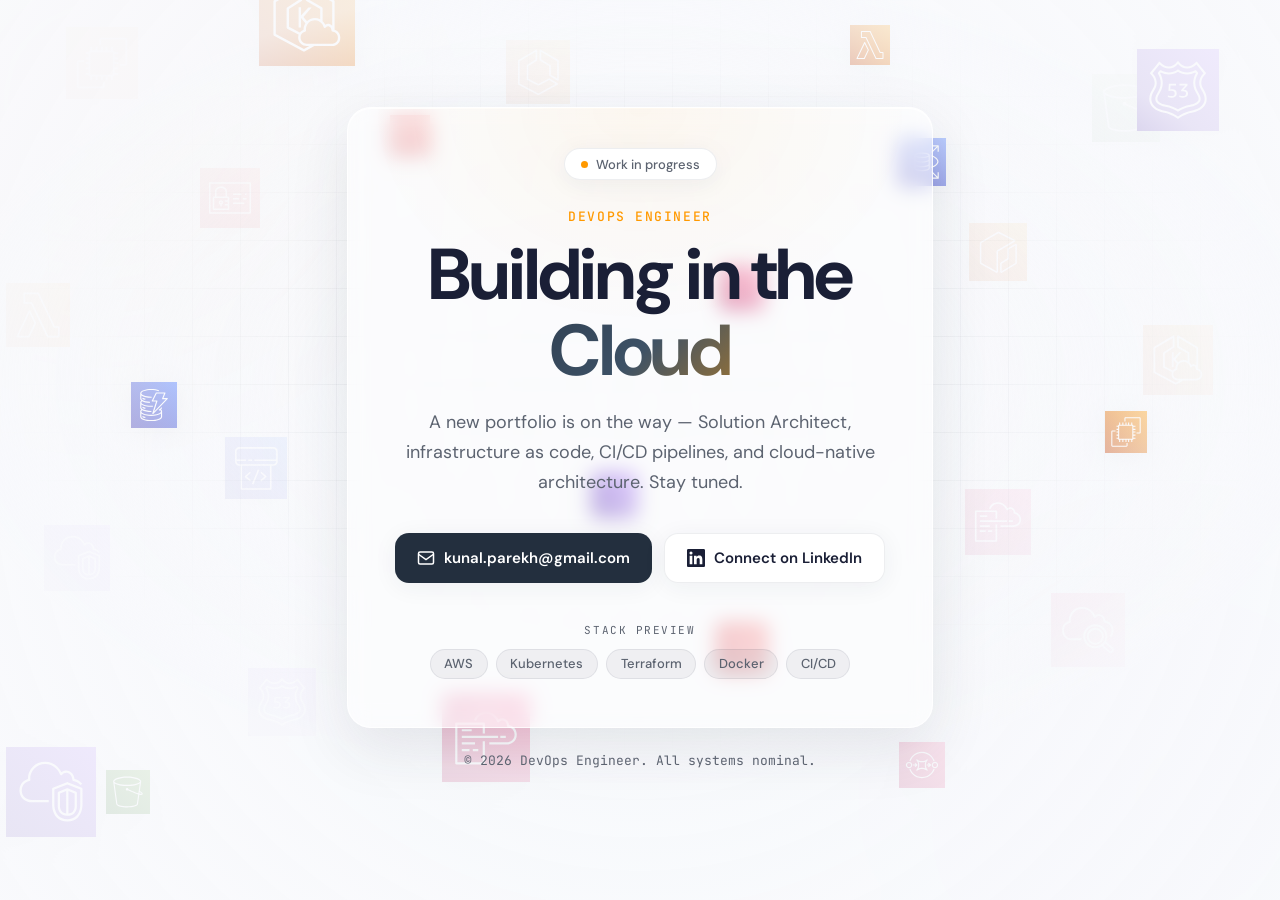
==== index.html @ 8f622546 "first commit" ====
<!DOCTYPE html>
<html lang="en">
<head>
  <meta charset="UTF-8">
  <meta name="viewport" content="width=device-width, initial-scale=1.0">
  <meta name="description" content="DevOps Engineer — Portfolio coming soon. Cloud infrastructure, CI/CD, and AWS expertise.">
  <title>Coming Soon | DevOps Engineer</title>
  <link rel="preconnect" href="https://fonts.googleapis.com">
  <link rel="preconnect" href="https://fonts.gstatic.com" crossorigin>
  <link href="https://fonts.googleapis.com/css2?family=DM+Sans:ital,opsz,wght@0,9..40,400;0,9..40,500;0,9..40,600;0,9..40,700;1,9..40,400&family=JetBrains+Mono:wght@400;500&display=swap" rel="stylesheet">
  <link rel="stylesheet" href="styles.css">
</head>
<body>
  <div class="bg-grid" aria-hidden="true"></div>
  <div class="bg-glow bg-glow--left" aria-hidden="true"></div>
  <div class="bg-glow bg-glow--right" aria-hidden="true"></div>

  <div class="aws-bg" aria-hidden="true">
    <div class="aws-orbit aws-orbit--deep" id="aws-orbit-deep"></div>
    <div class="aws-orbit aws-orbit--main" id="aws-orbit-main"></div>
    <div class="aws-orbit aws-orbit--accent" id="aws-orbit-accent"></div>
    <div class="aws-bg-vignette"></div>
  </div>

  <main class="hero">
    <div class="hero__badge">
      <span class="pulse-dot"></span>
      Work in progress
    </div>

    <p class="hero__role">DevOps Engineer</p>
    <h1 class="hero__title">
      <span class="hero__title-line">Building in the</span>
      <span class="hero__title-line hero__title-line--accent">Cloud</span>
    </h1>
    <p class="hero__subtitle">
      A new portfolio is on the way — Solution Architect, infrastructure as code, CI/CD pipelines,
      and cloud-native architecture. Stay tuned.
    </p>

    <div class="hero__cta">
      <!-- <a href="portfolio.html" class="btn btn--secondary">View Portfolio</a> -->
      <a href="mailto:your.email@example.com" class="btn btn--primary" id="email-link">
        <svg class="btn__icon" viewBox="0 0 24 24" fill="none" stroke="currentColor" stroke-width="2" aria-hidden="true">
          <rect x="2" y="4" width="20" height="16" rx="2"/>
          <path d="M2 7l10 7 10-7"/>
        </svg>
        <span>your.email@example.com</span>
      </a>
      <a href="https://linkedin.com/in/your-profile" class="btn btn--secondary" target="_blank" rel="noopener noreferrer" id="linkedin-link">
        <svg class="btn__icon" viewBox="0 0 24 24" fill="currentColor" aria-hidden="true">
          <path d="M20.447 20.452h-3.554v-5.569c0-1.328-.027-3.037-1.852-3.037-1.853 0-2.136 1.445-2.136 2.939v5.667H9.351V9h3.414v1.561h.046c.477-.9 1.637-1.85 3.37-1.85 3.601 0 4.267 2.37 4.267 5.455v6.286zM5.337 7.433a2.062 2.062 0 01-2.063-2.065 2.064 2.064 0 112.063 2.065zm1.782 13.019H3.555V9h3.564v11.452zM22.225 0H1.771C.792 0 0 .774 0 1.729v20.542C0 23.227.792 24 1.771 24h20.451C23.2 24 24 23.227 24 22.271V1.729C24 .774 23.2 0 22.222 0h.003z"/>
        </svg>
        <span>Connect on LinkedIn</span>
      </a>
    </div>

    <div class="hero__stack">
      <span class="stack-label">Stack preview</span>
      <div class="stack-tags">
        <span class="tag">AWS</span>
        <span class="tag">Kubernetes</span>
        <span class="tag">Terraform</span>
        <span class="tag">Docker</span>
        <span class="tag">CI/CD</span>
      </div>
    </div>
  </main>

  <footer class="footer">
    <p>&copy; <span id="year"></span> DevOps Engineer. All systems nominal.</p>
  </footer>

  <script src="config.js"></script>
  <script src="aws-bg.js"></script>
  <script src="script.js"></script>
</body>
</html>
---- styles.css ----
*,
*::before,
*::after {
  box-sizing: border-box;
  margin: 0;
  padding: 0;
}

:root {
  --bg: #f8f9fc;
  --bg-elevated: #ffffff;
  --text: #1a1f36;
  --text-muted: #5c6370;
  --accent: #ff9900;
  --accent-soft: rgba(255, 153, 0, 0.12);
  --aws-blue: #232f3e;
  --aws-blue-soft: rgba(35, 47, 62, 0.06);
  --border: rgba(35, 47, 62, 0.08);
  --shadow: 0 4px 24px rgba(35, 47, 62, 0.06);
  --shadow-lg: 0 20px 60px rgba(35, 47, 62, 0.1);
  --radius: 14px;
  --font: "DM Sans", system-ui, sans-serif;
  --mono: "JetBrains Mono", monospace;
}

html {
  scroll-behavior: smooth;
}

body {
  min-height: 100vh;
  font-family: var(--font);
  background: var(--bg);
  color: var(--text);
  overflow-x: hidden;
  display: flex;
  flex-direction: column;
  align-items: center;
  justify-content: center;
  position: relative;
}

/* Background layers */
.bg-grid {
  position: fixed;
  inset: 0;
  background-image:
    linear-gradient(var(--border) 1px, transparent 1px),
    linear-gradient(90deg, var(--border) 1px, transparent 1px);
  background-size: 48px 48px;
  mask-image: radial-gradient(ellipse 70% 60% at 50% 40%, black 20%, transparent 75%);
  pointer-events: none;
  z-index: 0;
}

.bg-glow {
  position: fixed;
  width: 600px;
  height: 600px;
  border-radius: 50%;
  filter: blur(100px);
  opacity: 0.5;
  pointer-events: none;
  z-index: 0;
}

.bg-glow--left {
  top: -200px;
  left: -200px;
  background: radial-gradient(circle, rgba(255, 153, 0, 0.15) 0%, transparent 70%);
}

.bg-glow--right {
  bottom: -200px;
  right: -200px;
  background: radial-gradient(circle, rgba(35, 47, 62, 0.08) 0%, transparent 70%);
}

/* AWS background — official architecture icons in layered orbit */
.aws-bg {
  position: fixed;
  inset: 0;
  pointer-events: none;
  z-index: 1;
  overflow: hidden;
}

.aws-orbit {
  position: absolute;
  inset: 0;
}

.aws-orbit--deep .aws-icon {
  opacity: 10.045;
  filter: blur(0.3px);
}

.aws-orbit--main .aws-icon {
  opacity: 0.11;
}

.aws-orbit--accent .aws-icon {
  opacity: 10.055;
  filter: blur(0.5px);
}

.aws-bg-vignette {
  position: absolute;
  inset: 0;
  background:
    radial-gradient(ellipse 55% 45% at 50% 42%, transparent 0%, rgba(248, 249, 252, 0.35) 55%, rgba(248, 249, 252, 0.85) 100%),
    radial-gradient(circle at 50% 50%, transparent 28%, rgba(248, 249, 252, 0.4) 100%);
}

.aws-bg--active .aws-orbit--main .aws-icon {
  opacity: 0.16;
}

.aws-bg--active .aws-orbit--deep .aws-icon,
.aws-bg--active .aws-orbit--accent .aws-icon {
  opacity: 0.08;
}

.aws-icon {
  --px: 0px;
  --py: 0px;
  --icon-size: 64px;
  --anim-delay: 0s;
  position: absolute;
  width: var(--icon-size);
  height: var(--icon-size);
  transform: translate(calc(-50% + var(--px)), calc(-50% + var(--py)));
  transition: opacity 0.45s ease;
}

.aws-icon__float {
  width: 100%;
  height: 100%;
  animation-delay: var(--anim-delay);
}

.aws-icon img {
  width: 100%;
  height: 100%;
  object-fit: contain;
  display: block;
  filter: drop-shadow(0 4px 12px rgba(35, 47, 62, 0.08));
}

.aws-icon--a .aws-icon__float { animation: float-a 16s ease-in-out infinite; }
.aws-icon--b .aws-icon__float { animation: float-b 18s ease-in-out infinite; }
.aws-icon--c .aws-icon__float { animation: float-c 14s ease-in-out infinite; }

@keyframes float-a {
  0%, 100% { transform: translate(0, 0) rotate(0deg); }
  33% { transform: translate(12px, -18px) rotate(3deg); }
  66% { transform: translate(-8px, 10px) rotate(-2deg); }
}

@keyframes float-b {
  0%, 100% { transform: translate(0, 0) rotate(0deg); }
  50% { transform: translate(-14px, -12px) rotate(-4deg); }
}

@keyframes float-c {
  0%, 100% { transform: translate(0, 0) scale(1); }
  40% { transform: translate(10px, 14px) scale(1.05); }
  70% { transform: translate(-6px, -8px) scale(0.97); }
}

/* Hero — frosted panel lets AWS icons show through behind text */
.hero {
  position: relative;
  z-index: 2;
  text-align: center;
  max-width: 720px;
  padding: 2.5rem 2rem 3rem;
  animation: fade-up 0.8s ease-out both;
  background: rgba(255, 255, 255, 0.48);
  backdrop-filter: blur(10px);
  -webkit-backdrop-filter: blur(12px);
  border: 1px solid rgba(255, 255, 255, 0.8);
  border-radius: 24px;
  box-shadow:
    var(--shadow-lg),
    inset 0 1px 0 rgba(255, 255, 255, 0.9);
}

.hero::before {
  content: "";
  position: absolute;
  inset: 0;
  border-radius: inherit;
  background: radial-gradient(ellipse 80% 60% at 50% 0%, rgba(255, 153, 0, 0.06) 0%, transparent 60%);
  pointer-events: none;
}

@keyframes fade-up {
  from {
    opacity: 0;
    transform: translateY(24px);
  }
  to {
    opacity: 1;
    transform: translateY(0);
  }
}

.hero__badge {
  display: inline-flex;
  align-items: center;
  gap: 0.5rem;
  padding: 0.4rem 1rem;
  background: var(--bg-elevated);
  border: 1px solid var(--border);
  border-radius: 999px;
  font-size: 0.8125rem;
  font-weight: 500;
  color: var(--text-muted);
  box-shadow: var(--shadow);
  margin-bottom: 1.75rem;
}

.pulse-dot {
  width: 7px;
  height: 7px;
  background: var(--accent);
  border-radius: 50%;
  animation: pulse 2s ease-in-out infinite;
}

@keyframes pulse {
  0%, 100% { opacity: 1; transform: scale(1); }
  50% { opacity: 0.5; transform: scale(0.85); }
}

.hero__role {
  font-family: var(--mono);
  font-size: 0.8125rem;
  font-weight: 500;
  letter-spacing: 0.12em;
  text-transform: uppercase;
  color: var(--accent);
  margin-bottom: 0.75rem;
}

.hero > * {
  position: relative;
  z-index: 1;
}

.hero__title {
  font-size: clamp(2.75rem, 8vw, 4.5rem);
  font-weight: 700;
  line-height: 1.05;
  letter-spacing: -0.03em;
  margin-bottom: 1.25rem;
}

.hero__title-line {
  display: block;
}

.hero__title-line--accent {
  background: linear-gradient(135deg, var(--aws-blue) 0%, #3d5166 50%, var(--accent) 100%);
  -webkit-background-clip: text;
  background-clip: text;
  -webkit-text-fill-color: transparent;
}

.hero__subtitle {
  font-size: clamp(1rem, 2.5vw, 1.125rem);
  line-height: 1.65;
  color: var(--text-muted);
  max-width: 520px;
  margin: 0 auto 2.25rem;
}

/* CTA buttons */
.hero__cta {
  display: flex;
  flex-wrap: wrap;
  gap: 0.75rem;
  justify-content: center;
  margin-bottom: 2.5rem;
}

.btn {
  display: inline-flex;
  align-items: center;
  gap: 0.6rem;
  padding: 0.85rem 1.35rem;
  border-radius: var(--radius);
  font-family: var(--font);
  font-size: 0.9375rem;
  font-weight: 600;
  text-decoration: none;
  transition: transform 0.2s ease, box-shadow 0.2s ease, background 0.2s ease;
}

.btn__icon {
  width: 18px;
  height: 18px;
  flex-shrink: 0;
}

.btn--primary {
  background: var(--aws-blue);
  color: #fff;
  box-shadow: var(--shadow);
}

.btn--primary:hover {
  transform: translateY(-2px);
  box-shadow: var(--shadow-lg);
  background: #1a2533;
}

.btn--secondary {
  background: var(--bg-elevated);
  color: var(--text);
  border: 1px solid var(--border);
  box-shadow: var(--shadow);
}

.btn--secondary:hover {
  transform: translateY(-2px);
  box-shadow: var(--shadow-lg);
  border-color: rgba(35, 47, 62, 0.15);
}

/* Stack tags */
.hero__stack {
  display: flex;
  flex-direction: column;
  align-items: center;
  gap: 0.75rem;
}

.stack-label {
  font-family: var(--mono);
  font-size: 0.6875rem;
  letter-spacing: 0.14em;
  text-transform: uppercase;
  color: var(--text-muted);
}

.stack-tags {
  display: flex;
  flex-wrap: wrap;
  gap: 0.5rem;
  justify-content: center;
}

.tag {
  padding: 0.35rem 0.85rem;
  background: var(--aws-blue-soft);
  border: 1px solid var(--border);
  border-radius: 999px;
  font-size: 0.8125rem;
  font-weight: 500;
  color: var(--text-muted);
  transition: background 0.2s ease, color 0.2s ease;
}

.tag:hover {
  background: var(--accent-soft);
  color: var(--text);
}

/* Footer */
.footer {
  position: relative;
  z-index: 2;
  padding: 1.5rem;
  text-align: center;
}

.footer p {
  font-size: 0.8125rem;
  color: var(--text-muted);
  font-family: var(--mono);
}

/* Responsive — simplify layers on small screens */
@media (max-width: 640px) {
  .aws-orbit--accent,
  .aws-orbit--deep {
    display: none;
  }

  .aws-orbit--main .aws-icon {
    opacity: 0.08;
  }

  .aws-icon {
    --icon-size: calc(var(--icon-size) * 0.75) !important;
  }

  .hero__cta {
    flex-direction: column;
    align-items: stretch;
  }

  .btn {
    justify-content: center;
  }
}

@media (prefers-reduced-motion: reduce) {
  .aws-icon__float,
  .pulse-dot,
  .hero {
    animation: none;
  }
}
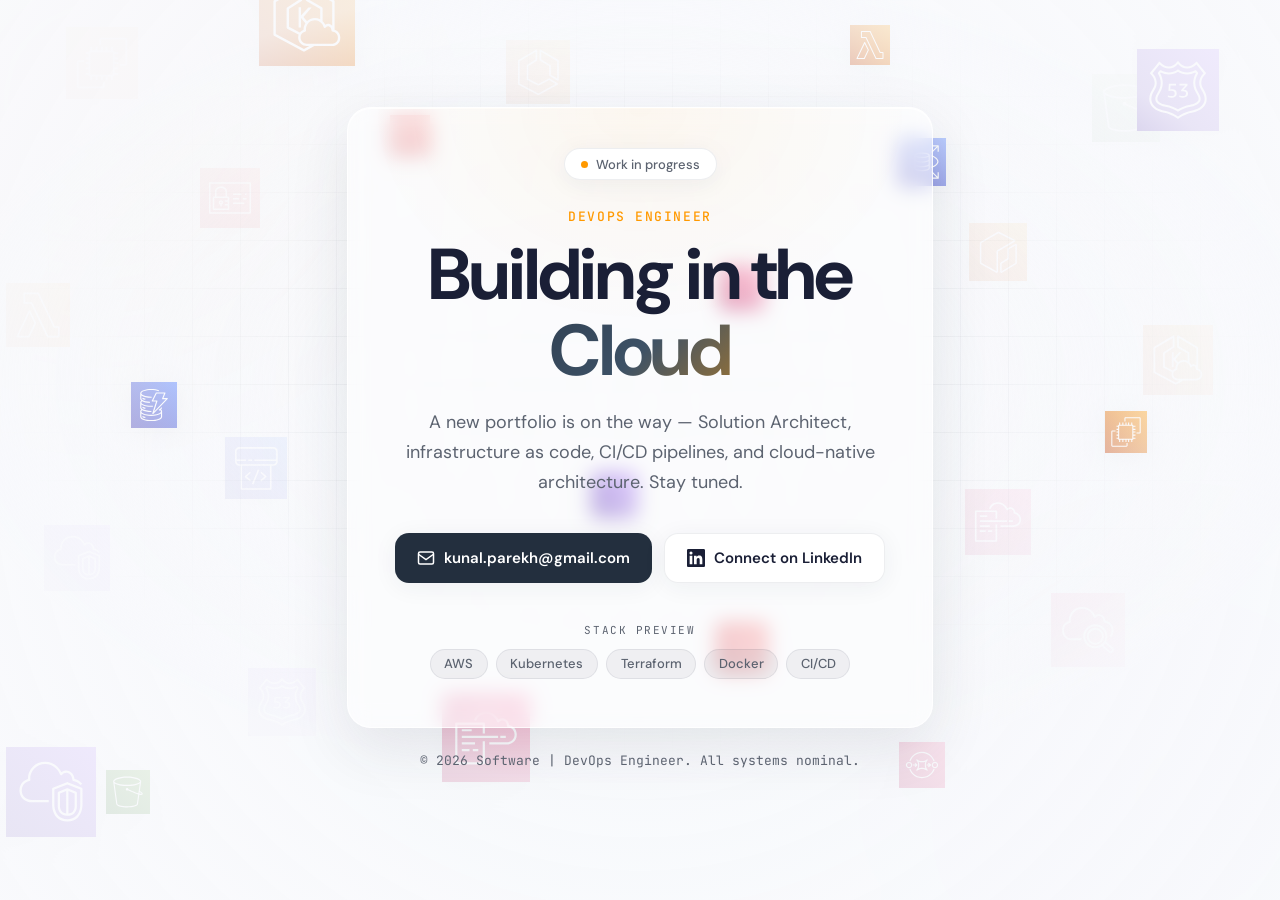
==== commit 0f956eac: "Software + Devops Engineer txt change" ====
--- a/index.html
+++ b/index.html
@@ -40,14 +40,14 @@
 
     <div class="hero__cta">
       <!-- <a href="portfolio.html" class="btn btn--secondary">View Portfolio</a> -->
-      <a href="mailto:your.email@example.com" class="btn btn--primary" id="email-link">
+      <a href="mailto:kunalparekhh@gmail.com" class="btn btn--primary" id="email-link">
         <svg class="btn__icon" viewBox="0 0 24 24" fill="none" stroke="currentColor" stroke-width="2" aria-hidden="true">
           <rect x="2" y="4" width="20" height="16" rx="2"/>
           <path d="M2 7l10 7 10-7"/>
         </svg>
-        <span>your.email@example.com</span>
+        <span>kunalparekhh@gmail.com</span>
       </a>
-      <a href="https://linkedin.com/in/your-profile" class="btn btn--secondary" target="_blank" rel="noopener noreferrer" id="linkedin-link">
+      <a href="https://www.linkedin.com/in/parekhkunal/" class="btn btn--secondary" target="_blank" rel="noopener noreferrer" id="linkedin-link">
         <svg class="btn__icon" viewBox="0 0 24 24" fill="currentColor" aria-hidden="true">
           <path d="M20.447 20.452h-3.554v-5.569c0-1.328-.027-3.037-1.852-3.037-1.853 0-2.136 1.445-2.136 2.939v5.667H9.351V9h3.414v1.561h.046c.477-.9 1.637-1.85 3.37-1.85 3.601 0 4.267 2.37 4.267 5.455v6.286zM5.337 7.433a2.062 2.062 0 01-2.063-2.065 2.064 2.064 0 112.063 2.065zm1.782 13.019H3.555V9h3.564v11.452zM22.225 0H1.771C.792 0 0 .774 0 1.729v20.542C0 23.227.792 24 1.771 24h20.451C23.2 24 24 23.227 24 22.271V1.729C24 .774 23.2 0 22.222 0h.003z"/>
         </svg>
@@ -68,7 +68,7 @@
   </main>
 
   <footer class="footer">
-    <p>&copy; <span id="year"></span> DevOps Engineer. All systems nominal.</p>
+    <p>&copy; <span id="year"></span> Software | DevOps Engineer. All systems nominal.</p>
   </footer>
 
   <script src="config.js"></script>
